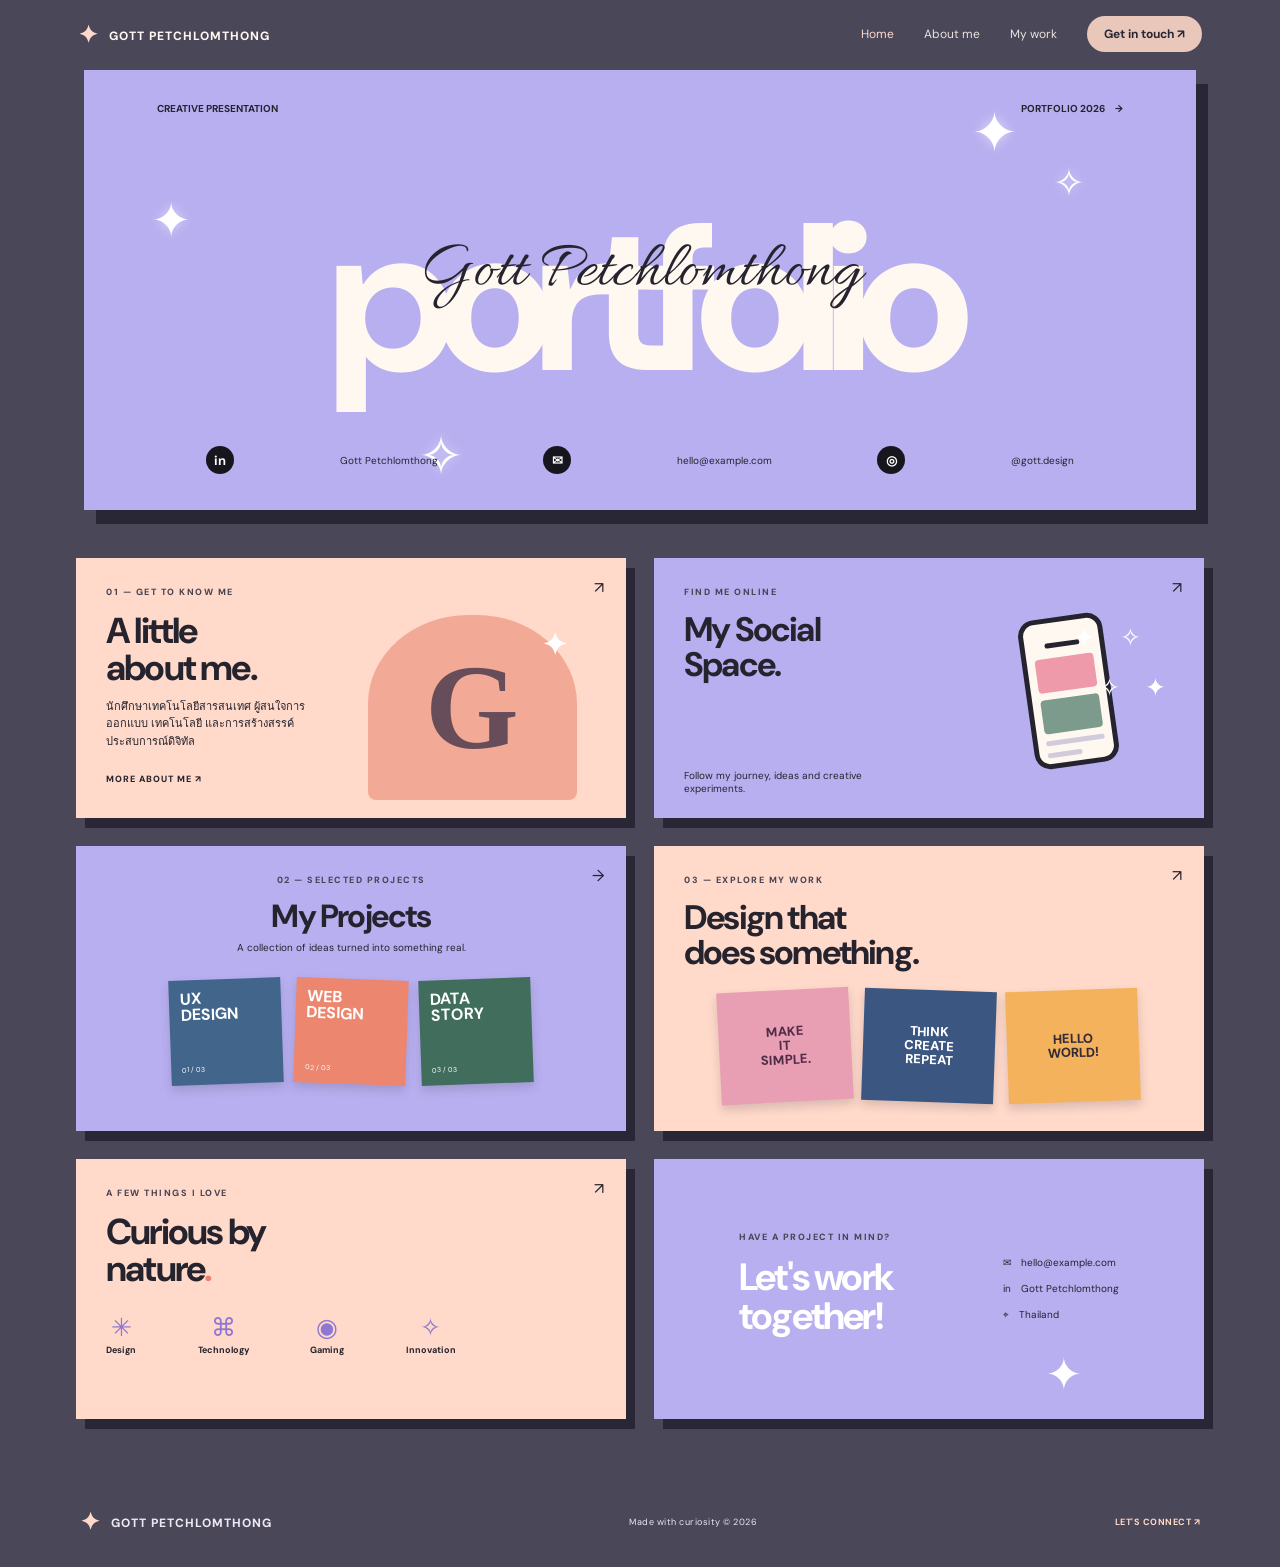
==== index.html @ ad232e7f "Add files via upload" ====
<!DOCTYPE html>
<html lang="th">
<head>
  <meta charset="UTF-8">
  <meta name="viewport" content="width=device-width, initial-scale=1.0">
  <meta name="description" content="Gott Petchlomthong — personal portfolio">
  <title>Gott | Portfolio</title>
  <link rel="preconnect" href="https://fonts.googleapis.com">
  <link rel="preconnect" href="https://fonts.gstatic.com" crossorigin>
  <link href="https://fonts.googleapis.com/css2?family=DM+Sans:wght@400;500;600;700;800&family=Allura&display=swap" rel="stylesheet">
  <link rel="stylesheet" href="style.css">
</head>
<body>
<header class="site-header">
  <a class="brand" href="index.html"><span>✦</span> GOTT PETCHLOMTHONG</a>
  <button class="menu-toggle" type="button" aria-label="เปิดเมนู" aria-expanded="false">☰</button>
  <nav class="nav-links">
    <a class="active" href="index.html">Home</a>
    <a href="about.html">About me</a>
    <a href="mywork.html">My work</a>
    <a class="nav-cta" href="mailto:hello@example.com">Get in touch ↗</a>
  </nav>
</header>

<main class="page-wrap">
  <section class="cover">
    <div class="cover-top"><span>CREATIVE PRESENTATION</span><span>PORTFOLIO 2026　→</span></div>
    <span class="sparkle sparkle-a">✦</span><span class="sparkle sparkle-b">✧</span>
    <span class="sparkle sparkle-c">✦</span><span class="sparkle sparkle-d">✧</span>
    <h1>portfolio</h1>
    <div class="signature">Gott Petchlomthong</div>
    <div class="cover-bottom">
      <span class="social-icon">in</span><span>Gott Petchlomthong</span>
      <span class="social-icon">✉</span><span>hello@example.com</span>
      <span class="social-icon">◎</span><span>@gott.design</span>
    </div>
  </section>

  <section class="home-grid">
    <a class="feature-card peach-card about-feature" href="about.html">
      <span class="arrow">↗</span><p class="eyebrow">01 — GET TO KNOW ME</p>
      <h2>A little<br>about me.</h2>
      <p class="card-description">นักศึกษาเทคโนโลยีสารสนเทศ ผู้สนใจการออกแบบ เทคโนโลยี และการสร้างสรรค์ประสบการณ์ดิจิทัล</p>
      <span class="card-link">MORE ABOUT ME ↗</span>
      <div class="abstract-person">G<span>✦</span></div>
    </a>
    <a class="feature-card lavender-card social-feature" href="about.html#connect">
      <span class="arrow">↗</span><p class="eyebrow">FIND ME ONLINE</p>
      <h2>My Social<br>Space.</h2>
      <div class="phone-mockup"><div class="phone-speaker"></div><div class="phone-block pink"></div><div class="phone-block green"></div><div class="phone-line"></div><div class="phone-line short"></div></div>
      <p class="social-caption">Follow my journey, ideas and creative experiments.</p>
      <span class="floating-stars">✦　✧<br>　✧　✦</span>
    </a>
    <a class="feature-card lavender-card projects-feature" href="mywork.html">
      <span class="arrow">→</span><p class="eyebrow">02 — SELECTED PROJECTS</p>
      <h2>My Projects</h2><p class="center-caption">A collection of ideas turned into something real.</p>
      <div class="mini-projects"><div class="mini-project blue"><b>UX<br>DESIGN</b><small>01 / 03</small></div><div class="mini-project coral"><b>WEB<br>DESIGN</b><small>02 / 03</small></div><div class="mini-project forest"><b>DATA<br>STORY</b><small>03 / 03</small></div></div>
    </a>
    <a class="feature-card peach-card second-projects" href="mywork.html">
      <span class="arrow">↗</span><p class="eyebrow">03 — EXPLORE MY WORK</p><h2>Design that<br>does something.</h2>
      <div class="poster-row"><div class="poster poster-one">MAKE<br>IT<br>SIMPLE.</div><div class="poster poster-two">THINK<br>CREATE<br>REPEAT</div><div class="poster poster-three">HELLO<br>WORLD!</div></div>
    </a>
    <a class="feature-card peach-card interests-feature" href="about.html#interests">
      <span class="arrow">↗</span><p class="eyebrow">A FEW THINGS I LOVE</p><h2>Curious by<br>nature<span class="coral-dot">.</span></h2>
      <div class="interest-icons"><span>✳<small>Design</small></span><span>⌘<small>Technology</small></span><span>◉<small>Gaming</small></span><span>✧<small>Innovation</small></span></div>
    </a>
    <a class="feature-card lavender-card together-feature" href="mailto:hello@example.com">
      <div><p class="eyebrow">HAVE A PROJECT IN MIND?</p><h2>Let's work<br>together!</h2></div>
      <div class="contact-lines"><span>✉　hello@example.com</span><span>in　Gott Petchlomthong</span><span>⌖　Thailand</span></div><span class="together-star">✦</span>
    </a>
  </section>
</main>
<footer><a class="brand" href="index.html"><span>✦</span> GOTT PETCHLOMTHONG</a><span>Made with curiosity © 2026</span><a href="mailto:hello@example.com">LET'S CONNECT ↗</a></footer>
<script src="script.js"></script>
</body>
</html>
---- style.css ----
:root{--lav:#b8aff0;--lav2:#a99fea;--peach:#ffd9c9;--ink:#25232e;--cream:#fff8f1;--bg:#4a4758;--coral:#ed806d;--green:#486c5b}
*{box-sizing:border-box}html{scroll-behavior:smooth}body{margin:0;background:var(--bg);color:var(--ink);font-family:"DM Sans",Arial,sans-serif}a{color:inherit;text-decoration:none}.site-header{max-width:1180px;height:68px;margin:auto;padding:0 28px;display:flex;align-items:center;justify-content:space-between;color:var(--cream)}.brand{font-size:12px;font-weight:800;letter-spacing:1px}.brand span{color:var(--peach);font-size:24px;vertical-align:-3px;margin-right:6px}.nav-links{display:flex;gap:30px;align-items:center;font-size:12px}.nav-links a{opacity:.88}.nav-links a:hover,.nav-links .active{color:var(--peach);opacity:1}.nav-cta{background:var(--peach);color:var(--ink)!important;padding:10px 17px;border-radius:30px;font-weight:700}.menu-toggle{display:none;background:none;border:0;color:white;font-size:24px;cursor:pointer}.page-wrap{max-width:1180px;margin:auto;padding:0 26px}
.cover{height:440px;background:var(--lav);margin:2px 8px 48px;box-shadow:12px 14px 0 #292735;position:relative;overflow:hidden;padding:32px 6.5%;color:var(--cream)}.cover-top{display:flex;justify-content:space-between;color:var(--ink);font-size:10px;font-weight:700}.cover h1{font-size:clamp(100px,18vw,210px);line-height:.9;letter-spacing:-.095em;text-align:center;margin:88px 0 0;font-weight:800}.signature{position:absolute;top:46%;left:50%;transform:translate(-50%,-50%);font:clamp(38px,6vw,66px) "Allura",cursive;color:#25232e;white-space:nowrap}.cover-bottom{position:absolute;bottom:36px;left:11%;right:11%;display:flex;align-items:center;justify-content:space-between;gap:10px;font-size:10px;color:var(--ink)}.social-icon{width:28px;height:28px;border-radius:50%;background:#17151d;color:white;display:grid;place-items:center;font-weight:700;font-size:13px}.sparkle{position:absolute;color:white;font-size:48px;font-style:normal;text-shadow:0 0 12px #fff8}.sparkle-a{left:6%;top:27%}.sparkle-b{left:30%;bottom:4%;font-size:55px}.sparkle-c{right:16%;top:6%;font-size:56px}.sparkle-d{right:10%;top:20%;font-size:38px}
.home-grid{display:grid;grid-template-columns:1fr 1fr;gap:28px;padding-bottom:65px}.feature-card{min-height:260px;padding:28px 30px;position:relative;overflow:hidden;box-shadow:9px 10px 0 #292735;display:block;transition:transform .2s}.feature-card:hover{transform:translateY(-5px)}.peach-card{background:var(--peach)}.lavender-card{background:var(--lav)}.feature-card .arrow{position:absolute;right:22px;top:19px}.eyebrow{font-size:9px;font-weight:800;letter-spacing:1.5px;margin:0 0 14px;color:#494452}.feature-card h2{font-size:36px;line-height:1.02;letter-spacing:-1.8px;margin:15px 0 12px}.card-description{font-size:11px;line-height:1.55;max-width:235px}.card-link{font-size:9px;letter-spacing:1px;font-weight:800;display:inline-block;margin-top:12px}.abstract-person{position:absolute;right:9%;bottom:18px;width:38%;height:185px;border-radius:48% 48% 8px 8px;background:#f2a995;display:grid;place-items:center;font:900 120px Georgia;color:#674d5a}.abstract-person span{position:absolute;right:10px;top:12px;color:white;font-size:30px}.social-feature h2{font-size:34px}.phone-mockup{position:absolute;right:17%;top:58px;width:85px;height:150px;border:5px solid #25232e;border-radius:16px;background:var(--cream);padding:20px 8px;transform:rotate(-8deg)}.phone-speaker{height:5px;width:35px;border-radius:6px;background:#25232e;margin:0 auto 10px}.phone-block{height:34px;margin:7px 0;border-radius:4px}.phone-block.pink{background:#ee9aab}.phone-block.green{background:#7d9b8c}.phone-line{height:5px;background:#d1cbdc;margin:7px 0;border-radius:5px}.phone-line.short{width:60%}.social-caption{position:absolute;bottom:13px;left:30px;font-size:10px;max-width:220px}.floating-stars{position:absolute;right:7%;top:55px;color:white;font-size:25px;line-height:2}.projects-feature{text-align:center;min-height:285px}.projects-feature h2{font-size:32px;margin:8px}.center-caption{font-size:10px;margin:0}.mini-projects{display:flex;justify-content:center;gap:13px;margin:25px auto 0;max-width:400px}.mini-project{width:28%;height:105px;display:flex;flex-direction:column;justify-content:space-between;text-align:left;padding:11px;color:white;box-shadow:0 5px 10px #3d354c30;transform:rotate(-2deg)}.mini-project:nth-child(2){transform:rotate(2deg)}.mini-project b{font-size:16px;line-height:1}.mini-project small{font-size:7px}.blue{background:#42658b}.coral{background:#ec866f}.forest{background:#416d5d}.second-projects h2{font-size:34px}.poster-row{display:flex;justify-content:center;gap:12px;margin-top:20px}.poster{width:27%;height:112px;display:grid;place-content:center;text-align:center;font-size:13px;font-weight:800;line-height:1.1;box-shadow:0 5px 10px #3d354c30}.poster-one{background:#e89fb4;color:#522c48;transform:rotate(-3deg)}.poster-two{background:#3b5681;color:white;transform:rotate(2deg)}.poster-three{background:#f4b25d;color:#332b38;transform:rotate(-2deg)}.coral-dot{color:var(--coral)}.interest-icons{display:flex;justify-content:space-between;max-width:350px;margin-top:24px}.interest-icons span{font-size:25px;text-align:center;color:#8e78d3}.interest-icons small{display:block;font-size:9px;color:var(--ink);font-weight:700}.together-feature{display:flex;align-items:center;justify-content:space-around;min-height:260px}.together-feature h2{font-size:38px;color:white}.contact-lines{display:flex;flex-direction:column;gap:12px;font-size:10px}.together-star{position:absolute;right:22%;bottom:15px;color:white;font-size:45px}
footer{max-width:1180px;margin:auto;padding:22px 30px 30px;display:flex;justify-content:space-between;align-items:center;color:#eee7f4;font-size:9px;letter-spacing:.5px}footer>a:last-child{color:var(--peach);font-weight:700}
.page-hero{margin:2px 8px 0;min-height:380px;padding:52px 8%;position:relative;box-shadow:10px 12px 0 #292735;overflow:hidden}.page-hero h1{font-size:clamp(75px,12vw,130px);line-height:.84;letter-spacing:-.09em;color:white;margin:42px 0}.page-hero h1 em{font-style:normal;color:#8d7bd2}.peach-card.page-hero h1 em{color:#e97960}.hero-script{position:absolute;left:42%;top:45%;font:58px "Allura",cursive;transform:rotate(-8deg);color:#292631}.dark-script{color:#4b3435}.hero-star{position:absolute;right:13%;top:35px;font-size:75px;color:white}.hero-summary{position:absolute;right:9%;bottom:30px;max-width:270px;font-size:12px;line-height:1.6}
.about-story{background:var(--cream);padding:78px 10%;display:grid;grid-template-columns:1fr 1fr;gap:12%;align-items:center}.story-copy h2{font-size:52px;line-height:.98;letter-spacing:-3px;margin:12px 0 20px}.story-copy h2 span{color:var(--coral)}.story-copy>p:not(.eyebrow){font-size:13px;line-height:1.8;color:#5b5660}.dark-button{display:inline-block;background:var(--ink);color:white;padding:14px 20px;border-radius:25px;font-size:10px;font-weight:700;margin-top:12px}.profile-photo-wrap{height:350px;background:var(--lav);position:relative;display:flex;align-items:center;justify-content:center;padding:22px}.profile-photo{width:100%;height:100%;object-fit:cover;object-position:center 35%;border:8px solid var(--cream);box-shadow:0 12px 22px #38304435}.photo-label{position:absolute;top:12px;left:12px;z-index:2;background:var(--cream);padding:9px 12px;font-size:9px;font-weight:800;letter-spacing:1px}.photo-sticker{position:absolute;right:-18px;bottom:25px;background:#f2a18a;padding:15px 20px;font-size:11px;font-weight:800;line-height:1.4;transform:rotate(6deg)}
.about-details{background:var(--lav);padding:65px 10%;display:grid;grid-template-columns:1fr 1fr;gap:12%}.about-details h2{font-size:39px;letter-spacing:-1px;margin:10px 0 25px}.skill-row{padding:15px 0;border-bottom:1px solid #635d8540;display:grid;grid-template-columns:115px 1fr;gap:10px;font-size:12px}.skill-row>div{display:flex;gap:7px;flex-wrap:wrap}.skill-row span{background:var(--cream);padding:7px 10px;border-radius:20px;font-size:9px;font-weight:700}.interest-row{display:flex;align-items:center;gap:15px;margin:20px 0}.interest-row i{width:42px;height:42px;border-radius:50%;background:var(--cream);display:grid;place-items:center;font-size:21px;font-style:normal;color:#8e78d3}.interest-row b,.interest-row small{display:block}.interest-row b{font-size:13px}.interest-row small{font-size:10px;margin-top:4px;color:#514c5c}.connect-band{background:#25232e;color:var(--cream);padding:45px 10%;display:flex;align-items:center;justify-content:space-between}.connect-band h2{font-size:45px;line-height:1;margin:10px 0;letter-spacing:-2px}.connect-band h2 span{color:#f3a18a}.connect-band>a{background:var(--peach);color:var(--ink);padding:15px 22px;border-radius:25px;font-size:11px;font-weight:800}
.work-section{background:var(--cream);padding:70px 8%}.work-heading{display:flex;justify-content:space-between;align-items:end;margin-bottom:40px}.work-heading h2{font-size:48px;letter-spacing:-2px;margin:8px 0}.work-heading h2 span{color:var(--coral)}.work-heading>p{text-align:right;font-size:9px;line-height:1.8}.work-item{display:grid;grid-template-columns:1.05fr .95fr;gap:8%;align-items:center;margin-bottom:65px}.work-item:last-child{margin-bottom:0}.work-item.reverse .work-art{order:2}.work-item.reverse .work-copy{order:1}.work-art{height:275px;position:relative;display:grid;place-items:center;overflow:hidden}.art-label{position:absolute;left:16px;top:15px;font-size:9px;font-weight:800;letter-spacing:1px;z-index:2}.ux-art{background:#c1b8f1}.browser{width:78%;height:190px;background:var(--cream);box-shadow:0 12px 25px #37304730;transform:rotate(-3deg)}.browser-bar{height:24px;background:#292631;color:white;padding:7px 12px;font-size:8px}.browser-bar span{color:#d8d2ed}.browser-body{padding:16px 20px;position:relative}.browser-body small{font-size:7px;letter-spacing:1px;color:#8a79ce}.browser-body b{display:block;font-size:23px;line-height:1;margin:10px 0}.search-mock{background:#eeeaf8;border-radius:20px;padding:8px 12px;font-size:8px;width:65%}.mock-blocks{position:absolute;right:14px;bottom:10px;display:flex;gap:4px}.mock-blocks i{width:25px;height:43px;background:#e8aa9c;border-radius:4px}.mock-blocks i:nth-child(2){background:#829c8d}.mock-blocks i:nth-child(3){background:#d8c18b}.pdpa-art{background:#f4a18b}.pdpa-poster{background:#344e60;color:white;width:62%;height:205px;padding:20px;position:relative;box-shadow:0 10px 20px #553d4a40;transform:rotate(4deg)}.pdpa-poster small{font-size:8px;letter-spacing:1px}.pdpa-poster b{display:block;font-size:38px;line-height:.9;margin-top:22px}.pdpa-poster i{position:absolute;right:22px;top:45px;font-size:55px;color:#f4bd5c}.pdpa-poster span{position:absolute;bottom:15px;font-size:7px;letter-spacing:1px}.dashboard-art{background:#b9d0c2}.dashboard{background:#f7f5ef;width:78%;height:190px;padding:17px;box-shadow:0 10px 20px #3b4c4230}.dashboard>b{font-size:9px;letter-spacing:1px}.dashboard>b small{float:right}.kpis{display:flex;gap:8px;margin:16px 0}.kpis i{background:#e9e6dc;padding:8px;flex:1;font-size:12px;font-style:normal}.kpis i small{display:block;font-size:7px}.bars{height:75px;display:flex;align-items:end;gap:12px;padding:0 20px;border-bottom:1px solid #aaa}.bars i{display:block;flex:1;background:#7d9f8c;height:40%;border-radius:3px 3px 0 0}.bars i:nth-child(2){height:65%}.bars i:nth-child(3){height:48%}.bars i:nth-child(4){height:85%}.bars i:nth-child(5){height:70%}.bars i:nth-child(6){height:100%}.web-art{background:#e7b6a8}.web-mock{width:80%;height:200px;background:#f8f1e8;position:relative;padding:15px;box-shadow:0 10px 20px #553d4a40}.web-mock label{font-size:8px;font-weight:800}.web-mock label span{float:right}.web-mock>b{display:block;font-size:38px;line-height:.9;margin:25px 0}.web-mock em{color:#9a84dd;font-style:normal}.web-mock>small{font-size:7px;letter-spacing:2px}.work-copy .eyebrow{color:#8b78cf}.work-copy h3{font-size:29px;margin:8px 0 12px;letter-spacing:-1px}.work-copy>p:not(.eyebrow){font-size:12px;line-height:1.8;color:#625c66}.tags{display:flex;gap:7px;flex-wrap:wrap;margin-top:18px}.tags span{background:#eeeaf8;color:#514a64;padding:8px 11px;border-radius:20px;font-size:9px;font-weight:700}
@media(max-width:760px){.site-header{height:62px;padding:0 18px}.menu-toggle{display:block}.nav-links{display:none;position:absolute;top:62px;left:0;right:0;background:#383543;padding:22px;flex-direction:column;align-items:flex-start;z-index:10}.nav-links.open{display:flex}.page-wrap{padding:0 14px}.cover{height:330px;margin:2px 4px 32px;padding:24px 5%}.cover h1{font-size:clamp(72px,18vw,130px);margin-top:85px}.signature{font-size:42px;top:48%}.cover-bottom{left:5%;right:5%;bottom:18px;justify-content:center;flex-wrap:wrap;gap:8px;font-size:8px}.social-icon{width:23px;height:23px;font-size:11px}.home-grid{grid-template-columns:1fr;gap:19px;padding-bottom:40px}.feature-card{padding:24px}.feature-card h2{font-size:34px}.about-feature{min-height:270px}.abstract-person{height:175px}.social-feature{min-height:255px}.projects-feature{min-height:270px}.together-feature{display:block;min-height:230px;padding-top:42px}.contact-lines{margin-top:18px}.together-feature h2{font-size:35px}.page-hero{min-height:340px;padding:40px 7%;margin:2px 4px 0}.page-hero h1{font-size:clamp(70px,17vw,110px);margin-top:45px}.hero-script{left:35%;font-size:43px}.hero-star{font-size:55px}.hero-summary{left:8%;right:8%;bottom:18px;font-size:10px}.about-story,.about-details{grid-template-columns:1fr;padding:50px 8%;gap:35px}.story-copy h2{font-size:46px}.profile-photo-wrap{height:330px;margin-right:10px}.about-details h2{font-size:34px}.connect-band{padding:38px 8%;display:block}.connect-band h2{font-size:38px}.connect-band>a{display:inline-block;margin-top:20px}.work-section{padding:50px 7%}.work-heading h2{font-size:36px}.work-heading>p{font-size:7px}.work-item{grid-template-columns:1fr;gap:22px;margin-bottom:50px}.work-item.reverse .work-art,.work-item.reverse .work-copy{order:initial}.work-art{height:245px}.work-copy h3{font-size:26px}footer{padding:20px 18px;gap:12px;flex-wrap:wrap}footer span{order:3;width:100%}}
@media(min-width:761px) and (max-width:950px){.cover{height:390px}.cover h1{font-size:160px}.feature-card{padding:22px}.work-item{gap:4%}.work-art{height:245px}}
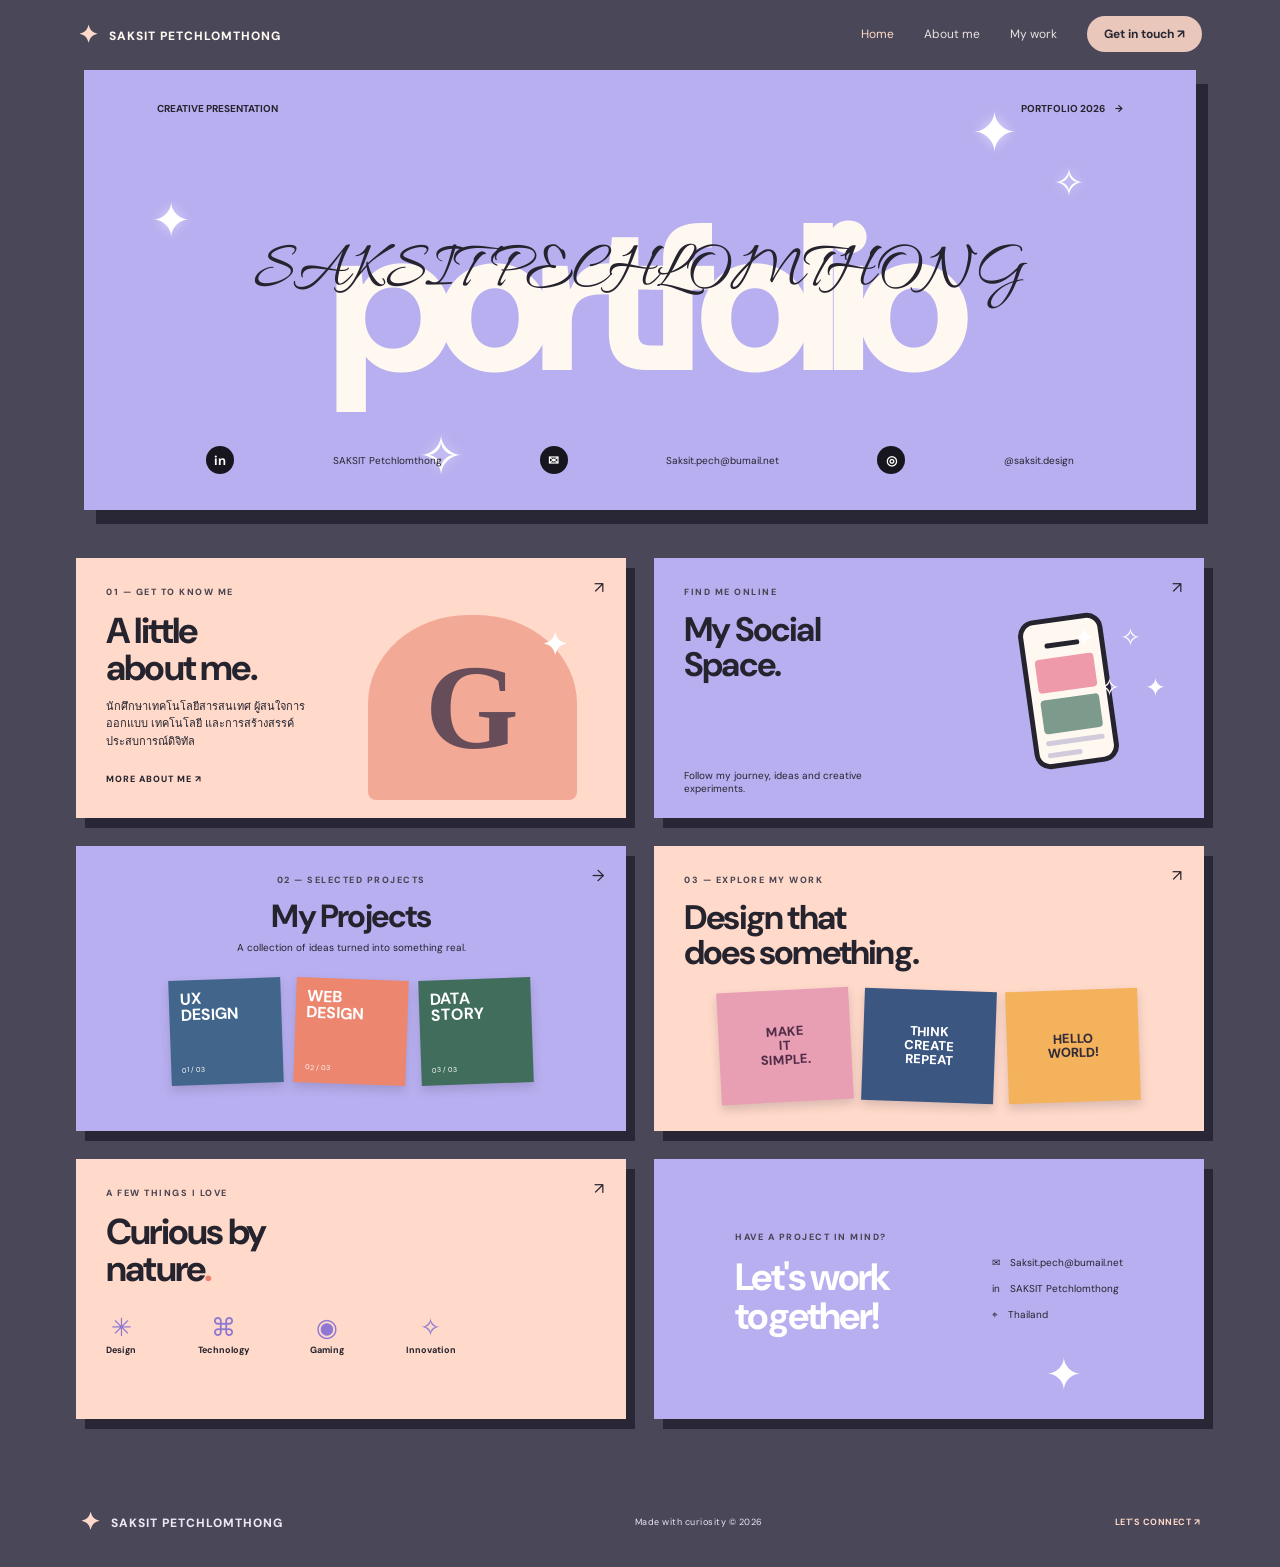
==== commit 0b49ecec: "Update index.html" ====
--- a/index.html
+++ b/index.html
@@ -4,7 +4,7 @@
   <meta charset="UTF-8">
   <meta name="viewport" content="width=device-width, initial-scale=1.0">
   <meta name="description" content="Gott Petchlomthong — personal portfolio">
-  <title>Gott | Portfolio</title>
+  <title>Portfolio</title>
   <link rel="preconnect" href="https://fonts.googleapis.com">
   <link rel="preconnect" href="https://fonts.gstatic.com" crossorigin>
   <link href="https://fonts.googleapis.com/css2?family=DM+Sans:wght@400;500;600;700;800&family=Allura&display=swap" rel="stylesheet">
@@ -12,7 +12,7 @@
 </head>
 <body>
 <header class="site-header">
-  <a class="brand" href="index.html"><span>✦</span> GOTT PETCHLOMTHONG</a>
+  <a class="brand" href="index.html"><span>✦</span> SAKSIT PETCHLOMTHONG</a>
   <button class="menu-toggle" type="button" aria-label="เปิดเมนู" aria-expanded="false">☰</button>
   <nav class="nav-links">
     <a class="active" href="index.html">Home</a>
@@ -28,11 +28,11 @@
     <span class="sparkle sparkle-a">✦</span><span class="sparkle sparkle-b">✧</span>
     <span class="sparkle sparkle-c">✦</span><span class="sparkle sparkle-d">✧</span>
     <h1>portfolio</h1>
-    <div class="signature">Gott Petchlomthong</div>
+    <div class="signature">SAKSIT PECHLOMTHONG</div>
     <div class="cover-bottom">
-      <span class="social-icon">in</span><span>Gott Petchlomthong</span>
-      <span class="social-icon">✉</span><span>hello@example.com</span>
-      <span class="social-icon">◎</span><span>@gott.design</span>
+      <span class="social-icon">in</span><span>SAKSIT Petchlomthong</span>
+      <span class="social-icon">✉</span><span>Saksit.pech@bumail.net</span>
+      <span class="social-icon">◎</span><span>@saksit.design</span>
     </div>
   </section>
 
@@ -66,11 +66,11 @@
     </a>
     <a class="feature-card lavender-card together-feature" href="mailto:hello@example.com">
       <div><p class="eyebrow">HAVE A PROJECT IN MIND?</p><h2>Let's work<br>together!</h2></div>
-      <div class="contact-lines"><span>✉　hello@example.com</span><span>in　Gott Petchlomthong</span><span>⌖　Thailand</span></div><span class="together-star">✦</span>
+      <div class="contact-lines"><span>✉　Saksit.pech@bumail.net</span><span>in　SAKSIT Petchlomthong</span><span>⌖　Thailand</span></div><span class="together-star">✦</span>
     </a>
   </section>
 </main>
-<footer><a class="brand" href="index.html"><span>✦</span> GOTT PETCHLOMTHONG</a><span>Made with curiosity © 2026</span><a href="mailto:hello@example.com">LET'S CONNECT ↗</a></footer>
+<footer><a class="brand" href="index.html"><span>✦</span> SAKSIT PETCHLOMTHONG</a><span>Made with curiosity © 2026</span><a href="mailto:hello@example.com">LET'S CONNECT ↗</a></footer>
 <script src="script.js"></script>
 </body>
-</html>+</html>
